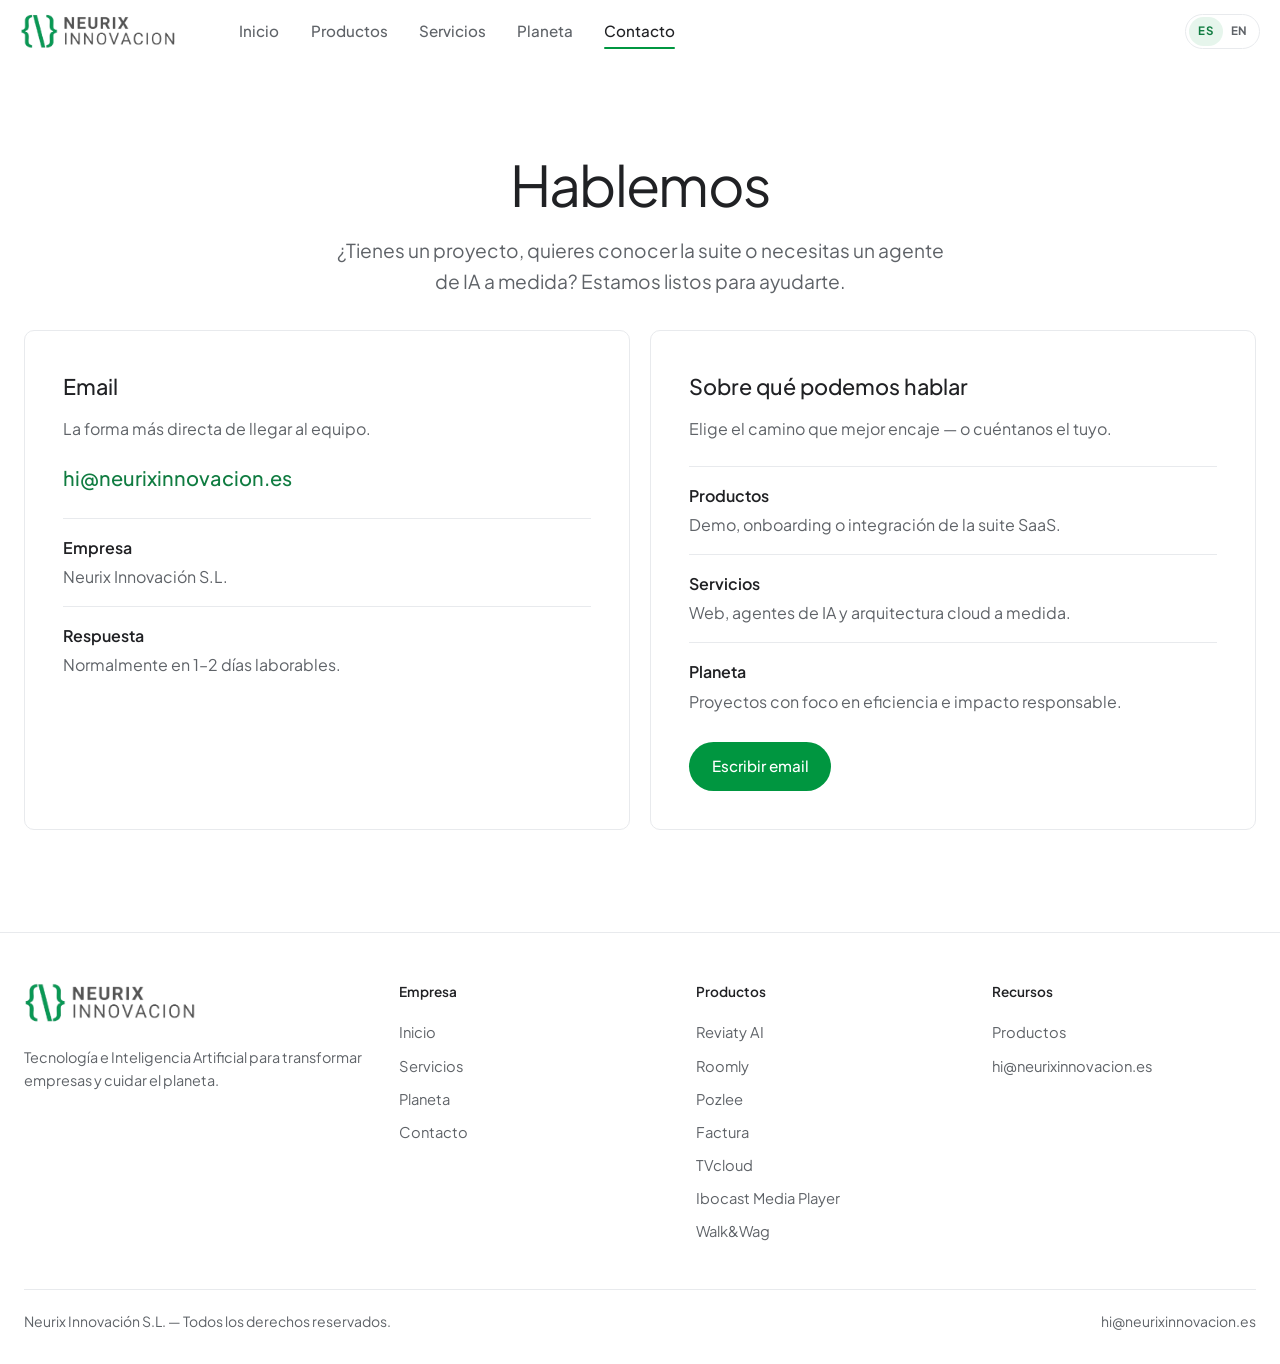
==== contacto/index.html @ 754eeaa5 "Initial commit: Neurix Innovación multi-page website. Co-authored-by: Cursor <cursoragent@cursor.com" ====
<!DOCTYPE html>
<html lang="es">
<head>
  <meta charset="UTF-8">
  <meta name="viewport" content="width=device-width, initial-scale=1.0">
  <meta name="description" content="Contacta con Neurix Innovación S.L.">
  <title>Contacto — Neurix Innovación</title>
  <link rel="preconnect" href="https://fonts.googleapis.com">
  <link rel="preconnect" href="https://fonts.gstatic.com" crossorigin>
  <link href="https://fonts.googleapis.com/css2?family=Plus+Jakarta+Sans:wght@400;500;600;700&display=swap" rel="stylesheet">
  <link rel="stylesheet" href="../css/styles.css">
  <link rel="icon" href="../images/logo.png" type="image/png">
</head>
<body data-page="contact" data-depth="1">
  <a class="skip-link" href="#contenido">Saltar al contenido</a>
  <div id="site-header"></div>

  <main id="contenido">
    <header class="page-hero">
      <div class="container">
        <h1 class="display" data-i18n="c.title">Hablemos</h1>
        <p class="lead" data-i18n="c.lead">¿Tienes un proyecto, quieres conocer la suite o necesitas un agente de IA a medida? Estamos listos para ayudarte.</p>
      </div>
    </header>

    <section class="section" style="padding-top: 0;">
      <div class="container contact-layout">
        <article class="contact-card">
          <h2 data-i18n="c.emailTitle">Email</h2>
          <p data-i18n="c.emailBody">La forma más directa de llegar al equipo.</p>
          <a class="contact-email" href="mailto:hi@neurixinnovacion.es">hi@neurixinnovacion.es</a>
          <div class="contact-meta">
            <div>
              <strong data-i18n="c.company">Empresa</strong>
              <span>Neurix Innovación S.L.</span>
            </div>
            <div>
              <strong data-i18n="c.response">Respuesta</strong>
              <span data-i18n="c.responseBody">Normalmente en 1–2 días laborables.</span>
            </div>
          </div>
        </article>

        <article class="contact-card">
          <h2 data-i18n="c.topicsTitle">Sobre qué podemos hablar</h2>
          <p data-i18n="c.topicsBody">Elige el camino que mejor encaje — o cuéntanos el tuyo.</p>
          <div class="contact-meta">
            <div>
              <strong data-i18n="nav.products">Productos</strong>
              <span data-i18n="c.t1">Demo, onboarding o integración de la suite SaaS.</span>
            </div>
            <div>
              <strong data-i18n="nav.services">Servicios</strong>
              <span data-i18n="c.t2">Web, agentes de IA y arquitectura cloud a medida.</span>
            </div>
            <div>
              <strong data-i18n="nav.planet">Planeta</strong>
              <span data-i18n="c.t3">Proyectos con foco en eficiencia e impacto responsable.</span>
            </div>
          </div>
          <div style="margin-top: 1.75rem;">
            <a class="btn btn-primary" href="mailto:hi@neurixinnovacion.es" data-i18n="c.write">Escribir email</a>
          </div>
        </article>
      </div>
    </section>
  </main>

  <div id="site-footer"></div>
  <script>
    window.NEURIX_I18N = {
      es: {
        "c.title": "Hablemos",
        "c.lead": "¿Tienes un proyecto, quieres conocer la suite o necesitas un agente de IA a medida? Estamos listos para ayudarte.",
        "c.emailTitle": "Email",
        "c.emailBody": "La forma más directa de llegar al equipo.",
        "c.company": "Empresa",
        "c.response": "Respuesta",
        "c.responseBody": "Normalmente en 1–2 días laborables.",
        "c.topicsTitle": "Sobre qué podemos hablar",
        "c.topicsBody": "Elige el camino que mejor encaje — o cuéntanos el tuyo.",
        "c.t1": "Demo, onboarding o integración de la suite SaaS.",
        "c.t2": "Web, agentes de IA y arquitectura cloud a medida.",
        "c.t3": "Proyectos con foco en eficiencia e impacto responsable.",
        "c.write": "Escribir email"
      },
      en: {
        "c.title": "Let’s talk",
        "c.lead": "Have a project, want to explore the suite, or need a custom AI agent? We’re ready to help.",
        "c.emailTitle": "Email",
        "c.emailBody": "The most direct way to reach the team.",
        "c.company": "Company",
        "c.response": "Response",
        "c.responseBody": "Usually within 1–2 business days.",
        "c.topicsTitle": "What we can talk about",
        "c.topicsBody": "Pick the path that fits — or tell us yours.",
        "c.t1": "Demo, onboarding or SaaS suite integration.",
        "c.t2": "Web, AI agents and tailored cloud architecture.",
        "c.t3": "Projects focused on efficiency and responsible impact.",
        "c.write": "Write an email"
      }
    };
  </script>
  <script src="../js/main.js"></script>
</body>
</html>
---- css/styles.css ----
/* Neurix Innovación — multi-page, About Google–inspired editorial UI */

:root {
  --bg: #fff;
  --bg-soft: #f8f9fa;
  --bg-tint: #f1f3f4;
  --ink: #202124;
  --ink-2: #3c4043;
  --muted: #5f6368;
  --line: #e8eaed;
  --line-strong: #dadce0;
  --green: #009640;
  --green-deep: #107c41;
  --green-soft: #e6f5ec;
  --blue: #1a73e8;
  --radius: 10px;
  --radius-md: 10px;
  --radius-sm: 10px;
  --header: 64px;
  --max: 1240px;
  --narrow: 720px;
  --font:
    "Google Sans", "Product Sans", "Plus Jakarta Sans", "Helvetica Neue", Arial,
    sans-serif;
  --ease: cubic-bezier(0.2, 0.8, 0.2, 1);
}

*,
*::before,
*::after {
  box-sizing: border-box;
}

html {
  scroll-behavior: smooth;
}

body {
  margin: 0;
  font-family: var(--font);
  color: var(--ink-2);
  background: var(--bg);
  line-height: 1.6;
  -webkit-font-smoothing: antialiased;
}

img {
  display: block;
  max-width: 100%;
}

a {
  color: inherit;
  text-decoration: none;
}

button {
  font: inherit;
  color: inherit;
  background: none;
  border: 0;
  cursor: pointer;
}

h1,
h2,
h3,
h4,
p {
  margin: 0;
}

ul {
  margin: 0;
  padding: 0;
  list-style: none;
}

.skip-link {
  position: absolute;
  left: -999px;
  top: 0;
  background: var(--ink);
  color: #fff;
  padding: 0.75rem 1rem;
  z-index: 1000;
}

.skip-link:focus {
  left: 1rem;
  top: 1rem;
}

.container {
  width: min(100% - 3rem, var(--max));
  margin-inline: auto;
}

.container--narrow {
  width: min(100% - 3rem, var(--narrow));
}

/* ——— Header ——— */

.site-header {
  position: sticky;
  top: 0;
  z-index: 50;
  height: var(--header);
  background: rgba(255, 255, 255, 0.96);
  border-bottom: 1px solid transparent;
}

.site-header.is-scrolled {
  border-bottom-color: var(--line);
}

.header-inner {
  height: 100%;
  width: min(100% - 2rem, var(--max));
  margin-inline: auto;
  display: flex;
  align-items: center;
  gap: 2rem;
}

.brand {
  display: inline-flex;
  align-items: center;
  flex-shrink: 0;
  line-height: 0;
}

.brand-logo {
  height: 40px;
  width: auto;
  max-width: min(220px, 48vw);
  object-fit: contain;
  object-position: left center;
  border-radius: 10px;
}

.brand-logo--footer {
  height: 44px;
  max-width: 240px;
}

.nav {
  display: flex;
  align-items: center;
  gap: 0.15rem;
  margin-left: 1rem;
}

.nav a {
  position: relative;
  padding: 0.55rem 0.9rem;
  font-size: 0.95rem;
  font-weight: 500;
  color: var(--muted);
  border-radius: 5px;
  transition:
    color 0.2s var(--ease),
    background 0.2s var(--ease);
}

.nav a:hover,
.nav a:focus-visible {
  color: var(--ink);
  background: var(--bg-tint);
  outline: none;
}

.nav a.is-active {
  color: var(--ink);
}

.nav a.is-active::after {
  content: "";
  position: absolute;
  left: 0.9rem;
  right: 0.9rem;
  bottom: 0.2rem;
  height: 2px;
  border-radius: 2px;
  background: var(--green);
}

.header-actions {
  margin-left: auto;
  display: flex;
  align-items: center;
  gap: 0.75rem;
}

.lang-toggle {
  display: inline-flex;
  padding: 0.18rem;
  border: 1px solid var(--line);
  border-radius: 999px;
}

.lang-btn {
  min-width: 2.1rem;
  padding: 0.3rem 0.5rem;
  border-radius: 999px;
  font-size: 0.72rem;
  font-weight: 700;
  letter-spacing: 0.04em;
  color: var(--muted);
}

.lang-btn.is-active {
  background: var(--green-soft);
  color: var(--green-deep);
}

.menu-toggle {
  display: none;
  width: 40px;
  height: 40px;
  place-items: center;
  gap: 5px;
  flex-direction: column;
  border-radius: 50%;
}

.menu-toggle:hover {
  background: var(--bg-tint);
}

.menu-toggle span {
  width: 16px;
  height: 2px;
  background: var(--ink);
  border-radius: 2px;
}

/* ——— Buttons ——— */

.btn {
  display: inline-flex;
  align-items: center;
  justify-content: center;
  gap: 0.4rem;
  min-height: 48px;
  padding: 0.75rem 1.4rem;
  border-radius: 999px;
  font-size: 0.95rem;
  font-weight: 500;
  transition:
    background 0.2s var(--ease),
    border-color 0.2s var(--ease),
    color 0.2s var(--ease),
    box-shadow 0.2s var(--ease);
}

.btn:focus-visible {
  outline: 2px solid var(--green);
  outline-offset: 3px;
}

.btn-primary {
  background: var(--green);
  color: #fff;
}

.btn-primary:hover {
  background: var(--green-deep);
  box-shadow: 0 1px 3px rgba(16, 124, 65, 0.3);
}

.btn-outline {
  border: 1px solid var(--line-strong);
  background: var(--bg);
  color: var(--ink);
}

.btn-outline:hover {
  background: var(--bg-soft);
  border-color: #c6c9ce;
}

.btn-text {
  color: var(--green-deep);
  font-weight: 500;
  min-height: auto;
  padding: 0.35rem 0;
}

.btn-text:hover {
  text-decoration: underline;
}

.btn-text .arrow {
  transition: transform 0.2s var(--ease);
}

.btn-text:hover .arrow {
  transform: translateX(3px);
}

/* ——— Typography blocks ——— */

.kicker {
  display: inline-block;
  margin-bottom: 1rem;
  font-size: 0.875rem;
  font-weight: 500;
  color: var(--green-deep);
}

.display {
  font-size: clamp(2.25rem, 4.8vw, 3.5rem);
  font-weight: 400;
  letter-spacing: -0.03em;
  line-height: 1.15;
  color: var(--ink);
}

.display-md {
  font-size: clamp(1.75rem, 3.2vw, 2.5rem);
  font-weight: 400;
  letter-spacing: -0.025em;
  line-height: 1.2;
  color: var(--ink);
}

.lead {
  font-size: clamp(1.05rem, 1.5vw, 1.2rem);
  color: var(--muted);
  line-height: 1.65;
}

.section {
  padding: clamp(4rem, 8vw, 6.5rem) 0;
}

.section--soft {
  background: var(--bg-soft);
}

.section-head {
  max-width: 640px;
  margin-bottom: clamp(2rem, 4vw, 3rem);
}

.section-head .lead {
  margin-top: 0.85rem;
}

/* ——— Home hero ——— */

.home-hero {
  padding: clamp(3.5rem, 8vw, 6rem) 0 clamp(2.5rem, 5vw, 4rem);
}

.home-hero-grid {
  display: grid;
  grid-template-columns: 1.05fr 0.95fr;
  gap: clamp(2rem, 5vw, 4rem);
  align-items: center;
}

.home-hero .lead {
  margin-top: 1.25rem;
  max-width: 34rem;
}

.home-hero-actions {
  display: flex;
  flex-wrap: wrap;
  gap: 0.85rem;
  margin-top: 2rem;
}

.hero-visual {
  position: relative;
  min-height: 360px;
  border-radius: var(--radius);
  overflow: hidden;
  background: var(--bg-tint);
}

.hero-visual--photo {
  min-height: 0;
}

.hero-visual--photo img {
  width: 100%;
  height: 100%;
  min-height: 360px;
  object-fit: cover;
  object-position: center;
  display: block;
}

/* ——— Destination / story cards (About Google style) ——— */

.story-grid {
  display: grid;
  grid-template-columns: repeat(3, 1fr);
  gap: 1.25rem;
}

.story-card {
  display: flex;
  flex-direction: column;
  border: 1px solid var(--line);
  border-radius: var(--radius-md);
  overflow: hidden;
  background: var(--bg);
  transition:
    box-shadow 0.25s var(--ease),
    transform 0.25s var(--ease);
}

.story-card:hover {
  transform: translateY(-2px);
  box-shadow: 0 8px 28px rgba(60, 64, 67, 0.12);
}

.story-media {
  aspect-ratio: 16 / 11;
  background: var(--bg-tint);
  overflow: hidden;
}

.story-media img {
  width: 100%;
  height: 100%;
  object-fit: cover;
  object-position: center;
  display: block;
}

.story-body {
  display: flex;
  flex-direction: column;
  gap: 0.75rem;
  padding: 1.5rem 1.4rem 1.35rem;
  flex: 1;
}

.story-body h3 {
  font-size: 1.2rem;
  font-weight: 500;
  color: var(--ink);
  letter-spacing: -0.01em;
  line-height: 1.35;
}

.story-body p {
  color: var(--muted);
  font-size: 0.98rem;
  flex: 1;
}

.story-body .btn-text {
  margin-top: 0.35rem;
  align-self: flex-start;
}

/* ——— Featured strip ——— */

.feature-band {
  border: 1px solid var(--line);
  border-radius: var(--radius);
  overflow: hidden;
  display: grid;
  grid-template-columns: 1.1fr 0.9fr;
  background: var(--bg);
}

.feature-band-copy {
  padding: clamp(2rem, 4vw, 3.25rem);
  display: flex;
  flex-direction: column;
  justify-content: center;
  gap: 1rem;
}

.feature-band-copy .lead {
  max-width: 32rem;
}

.feature-band-visual {
  min-height: 280px;
  background:
    radial-gradient(
      circle at 40% 30%,
      rgba(255, 255, 255, 0.35),
      transparent 40%
    ),
    linear-gradient(160deg, #107c41, #009640 55%, #075a2c);
  position: relative;
}

.feature-band-visual.visual-logo {
  background: #fff;
}

.feature-band-visual.visual-photo {
  background: var(--bg-tint);
  padding: 0;
  border-left: 0;
  overflow: hidden;
}

.feature-band-visual.visual-photo img {
  width: 100%;
  height: 100%;
  min-height: 280px;
  object-fit: cover;
  object-position: center;
  display: block;
}

.feature-band-visual .chip {
  position: absolute;
  left: 1.5rem;
  bottom: 1.5rem;
  padding: 0.55rem 0.9rem;
  border-radius: 999px;
  background: rgba(255, 255, 255, 0.92);
  color: var(--green-deep);
  font-size: 0.85rem;
  font-weight: 600;
}

/* ——— Products index (About Google products–inspired) ——— */

.page-hero {
  padding: clamp(3.5rem, 7vw, 5.5rem) 0 2rem;
  text-align: center;
}

.page-hero .display {
  max-width: 18ch;
  margin-inline: auto;
}

.page-hero .lead {
  max-width: 38rem;
  margin: 1.15rem auto 0;
}

.page-hero-actions {
  display: flex;
  flex-wrap: wrap;
  justify-content: center;
  gap: 0.75rem;
  margin-top: 1.75rem;
}

.products-hero {
  padding: clamp(2.5rem, 6vw, 4.5rem) 0 0;
  text-align: center;
  background: linear-gradient(180deg, #ffffff 0%, #ffffff 55%, #e8f5ee 100%);
  overflow: hidden;
}

.products-hero-inner {
  display: flex;
  flex-direction: column;
  align-items: center;
}

.picon {
  width: 48px;
  height: 48px;
  border-radius: 50%;
  display: grid;
  place-items: center;
  font-size: 0.72rem;
  font-weight: 700;
  color: var(--green-deep);
  letter-spacing: -0.02em;
  overflow: hidden;
  background: #fff;
  border: 1px solid var(--line);
}

.picon--logo {
  padding: 0;
  background: #fff;
}

.picon--logo img {
  width: 78%;
  height: 78%;
  object-fit: contain;
  display: block;
}

.picon--factura,
.picon--tvcloud,
.picon--walkwag {
  background: #fff;
  color: var(--green-deep);
}

.picon--tvcloud {
  font-size: 0.65rem;
}

.products-hero .display {
  max-width: 16ch;
  margin-inline: auto;
}

.jump-pills {
  display: flex;
  flex-wrap: wrap;
  justify-content: center;
  gap: 0.65rem;
  margin-top: 1.75rem;
}

.jump-pills a {
  display: inline-flex;
  align-items: center;
  min-height: 44px;
  padding: 0.55rem 1.15rem;
  border: 1px solid var(--line-strong);
  border-radius: 999px;
  background: var(--bg);
  font-size: 0.925rem;
  font-weight: 500;
  color: var(--ink-2);
  transition:
    background 0.2s var(--ease),
    border-color 0.2s var(--ease);
}

.jump-pills a:hover,
.jump-pills a:focus-visible {
  background: var(--bg-soft);
  border-color: #c6c9ce;
  outline: none;
}

.products-hero-art {
  width: min(100%, 960px);
  margin-top: clamp(2.5rem, 5vw, 3.5rem);
  border-radius: var(--radius) var(--radius) 0 0;
  overflow: hidden;
  line-height: 0;
  box-shadow: 0 12px 40px rgba(60, 64, 67, 0.12);
}

.products-hero-art img {
  width: 100%;
  height: auto;
  aspect-ratio: 16 / 9;
  object-fit: cover;
  object-position: center;
  display: block;
}

.products-quick {
  padding-top: clamp(2rem, 4vw, 3rem);
}

.quick-grid {
  display: grid;
  grid-template-columns: repeat(2, 1fr);
  gap: 1rem;
}

.quick-tile {
  display: grid;
  grid-template-columns: 1fr 1fr;
  min-height: 160px;
  border: 1px solid var(--line);
  border-radius: var(--radius);
  overflow: hidden;
  background: var(--bg);
  transition:
    box-shadow 0.25s var(--ease),
    transform 0.25s var(--ease);
}

.quick-tile:hover {
  box-shadow: 0 8px 28px rgba(60, 64, 67, 0.1);
  transform: translateY(-2px);
}

.quick-tile-copy {
  display: flex;
  flex-direction: column;
  justify-content: space-between;
  padding: 1.35rem 1.25rem;
}

.quick-tile-copy h2 {
  font-size: clamp(1.15rem, 2vw, 1.45rem);
  font-weight: 500;
  letter-spacing: -0.02em;
  line-height: 1.25;
  color: var(--ink);
}

.quick-tile-icon {
  color: var(--green-deep);
  font-size: 1.15rem;
  font-weight: 600;
}

.quick-tile-media {
  min-height: 100%;
}

.products-section-head {
  text-align: center;
  max-width: 640px;
  margin: 0 auto clamp(2rem, 4vw, 3rem);
}

.products-section-head .lead {
  margin-top: 0.85rem;
}

.products-section-head--left {
  text-align: left;
  margin-inline: 0;
}

.gp-feature {
  display: grid;
  grid-template-columns: 1fr 1.05fr;
  border: 1px solid var(--line);
  border-radius: var(--radius);
  overflow: hidden;
  background: var(--bg);
  min-height: 360px;
}

.gp-feature--compact {
  min-height: 280px;
}

.gp-feature-copy {
  padding: clamp(1.75rem, 4vw, 3rem);
  display: flex;
  flex-direction: column;
  justify-content: center;
  gap: 0.85rem;
}

.gp-feature-copy .lead {
  max-width: 34rem;
}

.gp-feature-actions {
  display: flex;
  flex-wrap: wrap;
  gap: 0.75rem;
  margin-top: 0.5rem;
}

.gp-feature-visual {
  position: relative;
  min-height: 240px;
}

.gp-card-grid {
  display: grid;
  grid-template-columns: repeat(2, 1fr);
  gap: 1.25rem;
}

.gp-card-grid--3 {
  grid-template-columns: repeat(3, 1fr);
}

.gp-card {
  display: flex;
  flex-direction: column;
  border: 1px solid var(--line);
  border-radius: var(--radius);
  overflow: hidden;
  background: var(--bg);
  transition:
    box-shadow 0.25s var(--ease),
    transform 0.25s var(--ease);
}

.gp-card:hover {
  box-shadow: 0 8px 28px rgba(60, 64, 67, 0.1);
  transform: translateY(-2px);
}

.gp-card-media {
  position: relative;
  aspect-ratio: 16 / 10;
}

.gp-card-media.visual-photo {
  border-bottom: 0;
}

.gp-card-media.visual-photo img {
  min-height: 0;
  aspect-ratio: 16 / 10;
}

.gp-card-body {
  display: flex;
  flex-direction: column;
  gap: 0.65rem;
  padding: 1.4rem 1.35rem 1.35rem;
  flex: 1;
}

.gp-card-body h3 {
  font-size: 1.25rem;
  font-weight: 500;
  color: var(--ink);
  letter-spacing: -0.01em;
}

.gp-card-body p {
  color: var(--muted);
  font-size: 0.98rem;
  flex: 1;
}

.gp-card-body .btn-text {
  align-self: flex-start;
}

.products-directory {
  background: var(--bg);
  border-top: 1px solid var(--line);
}

.dir-header {
  text-align: center;
  margin-bottom: clamp(1.75rem, 3vw, 2.5rem);
}

.dir-header .display-md {
  margin-bottom: 1.25rem;
}

.dir-filter-bar {
  display: inline-flex;
  flex-direction: column;
  align-items: stretch;
  gap: 0.45rem;
  width: min(100%, 320px);
  text-align: left;
}

.dir-filter-bar label {
  font-size: 0.9rem;
  font-weight: 500;
  color: var(--muted);
}

.dir-select-wrap {
  position: relative;
}

.dir-select-wrap::after {
  content: "";
  position: absolute;
  right: 1rem;
  top: 50%;
  width: 0.45rem;
  height: 0.45rem;
  border-right: 2px solid var(--muted);
  border-bottom: 2px solid var(--muted);
  transform: translateY(-70%) rotate(45deg);
  pointer-events: none;
}

.dir-select {
  width: 100%;
  appearance: none;
  -webkit-appearance: none;
  min-height: 48px;
  padding: 0.7rem 2.5rem 0.7rem 1rem;
  border: 1px solid var(--line-strong);
  border-radius: 10px;
  background: var(--bg);
  font: inherit;
  font-size: 1rem;
  font-weight: 500;
  color: var(--ink);
  cursor: pointer;
}

.dir-select:focus-visible {
  outline: 2px solid var(--green);
  outline-offset: 2px;
}

.dir-grid {
  display: grid;
  grid-template-columns: repeat(4, 1fr);
  gap: 0.85rem;
}

.dir-tile {
  display: grid;
  grid-template-columns: 40px minmax(0, 1fr) 20px;
  align-items: center;
  gap: 0.7rem;
  min-height: 64px;
  padding: 0.65rem 0.85rem;
  border: 1px solid var(--line);
  border-radius: 10px;
  background: var(--bg);
  color: var(--ink);
  transition:
    border-color 0.2s var(--ease),
    box-shadow 0.2s var(--ease),
    background 0.2s var(--ease);
}

.dir-tile:hover,
.dir-tile:focus-visible {
  border-color: var(--line-strong);
  box-shadow: 0 2px 10px rgba(60, 64, 67, 0.08);
  background: #fafafa;
  outline: none;
}

.dir-tile-icon {
  width: 40px;
  height: 40px;
  border: 0;
  box-shadow: none;
  background: transparent;
}

.dir-tile-icon.picon--factura,
.dir-tile-icon.picon--tvcloud,
.dir-tile-icon.picon--walkwag {
  background: var(--bg-soft);
  border: 1px solid var(--line);
}

.dir-tile-name {
  font-size: 0.95rem;
  font-weight: 500;
  line-height: 1.25;
  white-space: nowrap;
  overflow: hidden;
  text-overflow: ellipsis;
}

.dir-tile-ext {
  color: var(--green-deep);
  font-size: 1rem;
  font-weight: 600;
  line-height: 1;
  text-align: right;
}

.spotlight-visual {
  position: relative;
  min-height: 240px;
}

.visual-logo {
  background: #fff;
  display: grid;
  place-items: center;
  padding: clamp(1.5rem, 4vw, 2.75rem);
  border-left: 1px solid var(--line);
}

.visual-logo img {
  width: min(100%, 320px);
  height: auto;
  max-height: 160px;
  object-fit: contain;
  display: block;
}

.gp-card-media.visual-logo {
  border-left: 0;
  border-bottom: 1px solid var(--line);
}

.gp-card-media.visual-logo img {
  max-height: 120px;
}

.quick-tile-media.visual-logo {
  padding: 1rem;
  border-left: 1px solid var(--line);
}

.quick-tile-media.visual-logo img {
  width: 100%;
  height: 100%;
  max-height: none;
  object-fit: contain;
}

.feature-band-visual.visual-logo {
  background: #fff;
  border-left: 1px solid var(--line);
}

.product-panel.visual-logo {
  border: 1px solid var(--line);
  border-radius: var(--radius);
}

.visual-reviaty {
  background:
    radial-gradient(
      circle at 70% 30%,
      rgba(255, 255, 255, 0.35),
      transparent 35%
    ),
    linear-gradient(145deg, #0f6b38, #14a34a 50%, #086435);
}

.visual-roomly {
  background: linear-gradient(160deg, #1b4332 0%, #2d6a4f 45%, #95d5b2 100%);
}

.visual-pozlee {
  background: linear-gradient(135deg, #143d2a, #1b7a46 40%, #d8f3dc);
}

.visual-factura {
  background: linear-gradient(180deg, #0b3d26, #1a8f4d 60%, #e9f7ef);
}

.visual-tvcloud {
  background:
    radial-gradient(
      circle at 30% 70%,
      rgba(255, 255, 255, 0.2),
      transparent 40%
    ),
    linear-gradient(210deg, #052e1c, #0d7a3c 55%, #49b978);
}

.visual-walkwag {
  background:
    radial-gradient(circle at 60% 40%, #b7f0c8, transparent 45%),
    linear-gradient(160deg, #245c3b, #57a773);
}

.visual-photo {
  position: relative;
  padding: 0 !important;
  background: var(--bg-tint);
  overflow: hidden;
  border-left: 0;
}

.gp-feature-visual.visual-photo {
  align-self: stretch;
}

.visual-photo img {
  width: 100%;
  height: 100%;
  min-height: 280px;
  object-fit: cover;
  object-position: center;
  display: block;
}

.product-panel.visual-photo {
  border: 0;
  border-radius: var(--radius);
  min-height: 340px;
}

.product-panel.visual-photo img {
  min-height: 340px;
  border-radius: var(--radius);
}

.spotlight-visual .mark,
.product-panel .mark,
.gp-feature-visual .mark,
.gp-card-media .mark {
  position: absolute;
  inset: 0;
  display: grid;
  place-items: center;
  color: rgba(255, 255, 255, 0.95);
  font-size: clamp(1.6rem, 3vw, 2.2rem);
  font-weight: 600;
  letter-spacing: -0.02em;
  text-align: center;
  padding: 1.5rem;
}

/* ——— Product detail ——— */

.product-hero {
  padding: clamp(3rem, 7vw, 5rem) 0 clamp(2rem, 4vw, 3rem);
}

.product-hero-grid {
  display: grid;
  grid-template-columns: 1.1fr 0.9fr;
  gap: clamp(2rem, 5vw, 3.5rem);
  align-items: center;
}

.product-hero .display {
  margin-top: 0.35rem;
}

.product-hero .lead {
  margin-top: 1.1rem;
  max-width: 34rem;
}

.product-hero-actions {
  display: flex;
  flex-wrap: wrap;
  gap: 0.85rem;
  margin-top: 1.85rem;
}

.product-panel {
  min-height: 340px;
  border-radius: var(--radius);
  position: relative;
  overflow: hidden;
}

.benefit-grid {
  display: grid;
  grid-template-columns: repeat(3, 1fr);
  gap: 1.1rem;
}

.benefit-card {
  padding: 1.6rem 1.4rem;
  border-radius: var(--radius-md);
  border: 1px solid var(--line);
  background: var(--bg);
}

.benefit-card h3 {
  font-size: 1.05rem;
  font-weight: 600;
  color: var(--ink);
  margin-bottom: 0.55rem;
}

.benefit-card p {
  color: var(--muted);
  font-size: 0.96rem;
}

.feature-list {
  display: grid;
  gap: 0;
  border: 1px solid var(--line);
  border-radius: var(--radius-md);
  overflow: hidden;
  background: var(--bg);
}

.feature-row {
  display: grid;
  grid-template-columns: 220px 1fr;
  gap: 1.5rem;
  padding: 1.4rem 1.5rem;
  border-bottom: 1px solid var(--line);
}

.feature-row:last-child {
  border-bottom: 0;
}

.feature-row h3 {
  font-size: 1rem;
  font-weight: 600;
  color: var(--ink);
}

.feature-row p {
  color: var(--muted);
}

.cta-band {
  display: flex;
  flex-wrap: wrap;
  align-items: center;
  justify-content: space-between;
  gap: 1.25rem;
  padding: clamp(1.75rem, 3vw, 2.5rem);
  border-radius: var(--radius);
  background: var(--green-soft);
  border: 1px solid #cdead7;
}

.cta-band h2 {
  font-size: clamp(1.35rem, 2.2vw, 1.75rem);
  font-weight: 500;
  color: var(--ink);
  letter-spacing: -0.02em;
}

.cta-band p {
  margin-top: 0.35rem;
  color: var(--muted);
}

.related-grid {
  display: grid;
  grid-template-columns: repeat(3, 1fr);
  gap: 1rem;
}

.related-card {
  padding: 1.35rem 1.25rem;
  border: 1px solid var(--line);
  border-radius: var(--radius-md);
  transition:
    border-color 0.2s var(--ease),
    box-shadow 0.2s var(--ease);
}

.related-card:hover {
  border-color: var(--line-strong);
  box-shadow: 0 4px 16px rgba(60, 64, 67, 0.08);
}

.related-card h3 {
  font-size: 1.05rem;
  font-weight: 600;
  color: var(--ink);
  margin-bottom: 0.4rem;
}

.related-card p {
  color: var(--muted);
  font-size: 0.92rem;
  margin-bottom: 0.85rem;
}

/* ——— Services (GMP small-business–inspired) ——— */

.svc-hero {
  position: relative;
  margin-bottom: clamp(2rem, 5vw, 3.5rem);
}

.svc-hero-media {
  overflow: hidden;
  background: var(--bg-tint);
  min-height: clamp(240px, 58vw, 390px);
}

.svc-hero-media img {
  width: 100%;
  height: 100%;
  min-height: inherit;
  object-fit: cover;
  object-position: center;
  display: block;
  filter: blur(4px);
  transform: scale(1.05);
}

.svc-hero-copy {
  position: relative;
  padding: clamp(1.75rem, 4vw, 2.5rem) 0 0;
}

.svc-hero-copy .display {
  max-width: 14ch;
  color: #5f6368;
  font-weight: 500;
  letter-spacing: -0.03em;
  line-height: 1.15;
}

.svc-hero-copy .lead {
  max-width: 36rem;
  margin-top: 1rem;
  color: #80868b;
  font-size: 1rem;
  line-height: 1.55;
}

@media (min-width: 641px) {
  .svc-hero {
    min-height: clamp(520px, 58vw, 760px);
    display: grid;
    align-items: center;
    margin-bottom: clamp(3rem, 6vw, 5rem);
  }

  .svc-hero-media {
    position: absolute;
    inset: 0;
    min-height: 100%;
    z-index: 0;
  }

  .svc-hero-media img {
    min-height: 100%;
    filter: blur(6px);
    transform: scale(1.06);
  }

  .svc-hero-copy {
    position: relative;
    z-index: 1;
    padding: clamp(3rem, 6vw, 5rem) 0;
    text-align: center;
  }

  .svc-hero-copy .display {
    max-width: 16ch;
    margin-inline: auto;
    color: #5f6368;
    font-size: clamp(3rem, 6.5vw, 5.5rem);
    line-height: 1.12;
  }

  .svc-hero-copy .lead {
    max-width: 42rem;
    margin: 1.5rem auto 0;
    color: #80868b;
    font-size: clamp(1.1rem, 1.5vw, 1.375rem);
  }
}

.svc-section-head {
  margin-bottom: clamp(1.75rem, 3vw, 2.5rem);
}

.svc-section-head .display-md {
  max-width: 18ch;
}

.svc-section-head--center {
  text-align: center;
  margin-inline: auto;
}

.svc-section-head--center .display-md {
  max-width: 20ch;
  margin-inline: auto;
}

.svc-section-head--center .lead {
  max-width: 40rem;
  margin: 1rem auto 0;
}

.svc-insights {
  display: grid;
  grid-template-columns: repeat(3, 1fr);
  gap: 1.5rem;
}

.svc-insight {
  padding: 0.25rem 0.5rem 0.5rem 0;
}

.svc-insight h3 {
  font-size: 1.15rem;
  font-weight: 500;
  color: var(--ink);
  letter-spacing: -0.01em;
  margin: 1rem 0 0.55rem;
}

.svc-insight p {
  color: var(--muted);
  font-size: 0.98rem;
}

.svc-icon {
  width: 56px;
  height: 56px;
  border-radius: 50%;
  display: grid;
  place-items: center;
  color: #fff;
}

.svc-icon--grow {
  background: var(--blue);
}

.svc-icon--tools {
  background: #f9ab00;
  color: var(--ink);
}

.svc-icon--results {
  background: var(--green);
}

.svc-icon--quote {
  background: var(--green);
  margin-inline: auto;
}

.svc-icon--target {
  background: #ea4335;
}

.svc-icon--bulb {
  background: #f9ab00;
  color: var(--ink);
}

.svc-dots {
  display: none;
  justify-content: center;
  gap: 0.55rem;
  margin-top: 1.5rem;
}

.svc-dots button {
  width: 10px;
  height: 10px;
  border-radius: 50%;
  background: var(--line-strong);
  padding: 0;
}

.svc-dots button.is-active {
  background: var(--ink);
}

.svc-quote-section {
  padding-block: clamp(3rem, 7vw, 5rem);
}

.svc-quote {
  max-width: 46rem;
  margin-inline: auto;
  text-align: center;
}

.svc-quote blockquote {
  margin: 1.5rem 0 1rem;
}

.svc-quote blockquote p {
  font-size: clamp(1.35rem, 2.6vw, 1.85rem);
  font-weight: 500;
  line-height: 1.35;
  color: var(--ink);
  letter-spacing: -0.02em;
}

.svc-quote mark {
  background: var(--green);
  color: #fff;
  padding: 0.1em 0.28em;
  border-radius: 6px;
  box-decoration-break: clone;
  -webkit-box-decoration-break: clone;
}

.svc-quote-attr {
  color: var(--muted);
  font-size: 0.95rem;
}

.svc-solutions {
  display: grid;
  grid-template-columns: repeat(3, 1fr);
  gap: 1.25rem;
}

.svc-solution {
  display: flex;
  flex-direction: column;
  border: 1px solid var(--line);
  border-radius: var(--radius);
  overflow: hidden;
  background: var(--bg);
  transition:
    border-color 0.2s var(--ease),
    box-shadow 0.2s var(--ease);
}

.svc-solution:hover {
  border-color: var(--line-strong);
  box-shadow: 0 8px 24px rgba(60, 64, 67, 0.08);
}

.svc-solution-media {
  aspect-ratio: 16 / 10;
  background: var(--bg-tint);
  overflow: hidden;
}

.svc-solution-media img {
  width: 100%;
  height: 100%;
  object-fit: cover;
}

.svc-solution-body {
  display: flex;
  flex-direction: column;
  gap: 0.75rem;
  padding: 1.35rem 1.35rem 1.5rem;
  flex: 1;
}

.svc-solution-body h3 {
  font-size: 1.2rem;
  font-weight: 500;
  color: var(--ink);
  letter-spacing: -0.02em;
}

.svc-solution-body > p {
  color: var(--muted);
  font-size: 0.95rem;
}

.svc-solution-body ul {
  display: grid;
  gap: 0.4rem;
  margin: 0.15rem 0 0.35rem;
}

.svc-solution-body li {
  position: relative;
  padding-left: 1rem;
  color: var(--ink-2);
  font-size: 0.92rem;
}

.svc-solution-body li::before {
  content: "";
  position: absolute;
  left: 0;
  top: 0.55rem;
  width: 5px;
  height: 5px;
  border-radius: 50%;
  background: var(--green);
}

.svc-solution-body .btn-text {
  margin-top: auto;
}

.svc-together {
  display: grid;
  grid-template-columns: 1fr 1fr;
  gap: 1.75rem;
  max-width: 920px;
  margin: 0 auto;
}

.svc-together-item h3 {
  font-size: 1.15rem;
  font-weight: 500;
  color: var(--ink);
  margin: 1rem 0 0.55rem;
  letter-spacing: -0.01em;
}

.svc-together-item p {
  color: var(--muted);
}

.svc-together-actions {
  display: flex;
  justify-content: center;
  margin-top: 2.25rem;
}

.svc-guide {
  display: grid;
  grid-template-columns: 1.05fr 0.95fr;
  gap: 0;
  border: 1px solid var(--line);
  border-radius: var(--radius);
  overflow: hidden;
  background: var(--bg);
  align-items: stretch;
}

.svc-guide-copy {
  padding: clamp(1.75rem, 4vw, 3rem);
  display: flex;
  flex-direction: column;
  justify-content: center;
  gap: 1rem;
}

.svc-guide-copy .display-md {
  max-width: 14ch;
}

.svc-guide-copy .lead {
  max-width: 34rem;
}

.svc-guide-copy .btn {
  align-self: flex-start;
  margin-top: 0.35rem;
}

.svc-guide-media {
  min-height: 260px;
  background: var(--bg-tint);
}

.svc-guide-media img {
  width: 100%;
  height: 100%;
  object-fit: cover;
}

.svc-bottom-grid {
  display: grid;
  grid-template-columns: 1fr 1fr;
  gap: 1.25rem;
}

.svc-bottom-card {
  border: 1px solid var(--line);
  border-radius: var(--radius);
  padding: clamp(1.75rem, 3vw, 2.5rem);
  display: flex;
  flex-direction: column;
  gap: 0.85rem;
  background: var(--bg);
}

.svc-bottom-card--soft {
  background: var(--bg-soft);
}

.svc-bottom-card h2 {
  font-size: clamp(1.4rem, 2.2vw, 1.75rem);
  font-weight: 500;
  color: var(--ink);
  letter-spacing: -0.02em;
}

.svc-bottom-card p {
  color: var(--muted);
  flex: 1;
}

.svc-bottom-card .btn {
  align-self: flex-start;
  margin-top: 0.5rem;
}

/* ——— Product page (Campaign Manager 360–inspired) ——— */

.page-gprod .site-header {
  border-bottom: 0;
}

.gprod-subnav {
  position: sticky;
  top: var(--header);
  z-index: 40;
  background: #fff;
  border-bottom: 1px solid var(--line);
}

.gprod-subnav-inner {
  display: flex;
  align-items: center;
  justify-content: space-between;
  gap: 1rem;
  min-height: 52px;
}

.gprod-subnav-brand {
  font-weight: 500;
  color: var(--ink);
  font-size: 0.95rem;
  white-space: nowrap;
}

.gprod-subnav-links {
  display: flex;
  align-items: center;
  gap: 0.15rem;
  overflow-x: auto;
}

.gprod-subnav-links a {
  padding: 0.85rem 0.9rem;
  font-size: 0.9rem;
  color: var(--muted);
  white-space: nowrap;
  border-bottom: 2px solid transparent;
}

.gprod-subnav-links a:hover,
.gprod-subnav-links a.is-active {
  color: var(--ink);
  border-bottom-color: var(--blue);
}

.btn-gprod {
  display: inline-flex;
  align-items: center;
  justify-content: center;
  min-height: 46px;
  padding: 0.85rem 1.5rem;
  border-radius: 2px;
  background: var(--blue);
  color: #fff;
  font-size: 0.95rem;
  font-weight: 500;
  transition:
    background 0.2s var(--ease),
    box-shadow 0.2s var(--ease);
}

.btn-gprod:hover {
  background: #1765cc;
  box-shadow: 0 1px 2px rgba(26, 115, 232, 0.3);
}

.gprod-hero {
  margin-bottom: clamp(2.5rem, 5vw, 4rem);
}

.gprod-hero-frame {
  position: relative;
  min-height: clamp(420px, 52vw, 600px);
  display: grid;
  align-items: center;
  overflow: hidden;
  background: #fff;
}

.gprod-hero-media {
  position: absolute;
  top: 0;
  right: 0;
  bottom: 0;
  width: min(70%, 900px);
  z-index: 0;
}

.gprod-hero-media img {
  width: 100%;
  height: 100%;
  object-fit: cover;
  object-position: center;
}

.gprod-hero-content {
  position: relative;
  z-index: 1;
  padding: clamp(2rem, 4vw, 3rem) 0;
}

.gprod-hero-textbox {
  max-width: 34rem;
  background: #fff;
  padding: clamp(1.75rem, 3vw, 2.75rem) clamp(1.25rem, 3vw, 2.25rem)
    clamp(1.75rem, 3vw, 2.25rem) 0;
}

.gprod-hero-textbox .display {
  max-width: 12ch;
  color: #414141;
  font-weight: 400;
  font-size: clamp(2.4rem, 5vw, 4.4rem);
  line-height: 1.1;
  letter-spacing: -0.03em;
}

.gprod-hero-textbox .lead {
  margin: 1.1rem 0 1.5rem;
  color: #414141;
  font-size: 1.05rem;
  max-width: 34rem;
}

.gprod-highlights {
  display: grid;
  grid-template-columns: 1.05fr 0.95fr;
  gap: clamp(1.5rem, 4vw, 3rem);
  align-items: start;
}

.gprod-highlights--reverse {
  grid-template-columns: 0.95fr 1.05fr;
}

.gprod-highlights--reverse .gprod-highlights-media {
  order: 2;
}

.gprod-highlights-media {
  position: sticky;
  top: calc(var(--header) + 72px);
  border-radius: var(--radius);
  overflow: hidden;
  background: var(--bg-tint);
  aspect-ratio: 4 / 3;
}

.gprod-highlights-media img {
  width: 100%;
  height: 100%;
  object-fit: cover;
}

.gprod-highlights-copy .display-md {
  max-width: 16ch;
  margin-bottom: 1.5rem;
  font-weight: 400;
  color: #414141;
}

.gprod-highlights-copy > .lead {
  margin: -0.5rem 0 1.5rem;
  max-width: 36rem;
}

.gprod-benefit-list {
  display: grid;
  gap: 1.5rem;
  margin-bottom: 1.5rem;
}

.gprod-benefit-list li {
  display: grid;
  grid-template-columns: auto 1fr;
  gap: 1rem;
  align-items: start;
}

.gprod-benefit-list h3 {
  font-size: 1.1rem;
  font-weight: 500;
  color: var(--ink);
  margin-bottom: 0.35rem;
  letter-spacing: -0.01em;
}

.gprod-benefit-list p {
  color: var(--muted);
  font-size: 0.98rem;
}

.gprod-benefit-list a {
  color: var(--blue);
  font-weight: 500;
}

.gprod-benefit-list a:hover {
  text-decoration: underline;
}

.gprod-icon {
  width: 45px;
  height: 45px;
  border-radius: 50%;
  display: grid;
  place-items: center;
  flex-shrink: 0;
  font-size: 0.72rem;
  font-weight: 700;
  color: #fff;
}

.gprod-icon--yellow {
  background: #f9ab00;
}

.gprod-icon--blue {
  background: var(--blue);
}

.gprod-icon--green {
  background: var(--green);
}

.gprod-icon--red {
  background: #ea4335;
  font-size: 0.65rem;
}

.gprod-quote-section {
  padding-block: clamp(3rem, 7vw, 5rem);
}

.gprod-quote {
  max-width: 46rem;
  margin-inline: auto;
  text-align: center;
}

.gprod-quote-mark {
  display: block;
  width: 48px;
  height: 48px;
  margin: 0 auto 1.5rem;
  border-radius: 50%;
  background: var(--green);
  position: relative;
}

.gprod-quote-mark::before {
  content: "“";
  position: absolute;
  inset: 0;
  display: grid;
  place-items: center;
  color: #fff;
  font-size: 2rem;
  font-family: Georgia, serif;
  line-height: 1;
  padding-top: 0.15rem;
}

.gprod-quote blockquote {
  margin: 0 0 1.25rem;
  font-size: clamp(1.35rem, 2.4vw, 1.85rem);
  font-weight: 400;
  line-height: 1.4;
  color: #414141;
  letter-spacing: -0.02em;
}

.gprod-quote mark {
  background: var(--green);
  color: #fff;
  padding: 0.08em 0.25em;
  border-radius: 4px;
  box-decoration-break: clone;
  -webkit-box-decoration-break: clone;
}

.gprod-quote-attr {
  color: var(--muted);
  font-size: 0.95rem;
}

.gprod-newsletter {
  display: grid;
  grid-template-columns: 1.1fr 0.9fr;
  gap: 0;
  border: 1px solid var(--line);
  border-radius: var(--radius);
  overflow: hidden;
  background: var(--bg);
  align-items: stretch;
}

.gprod-newsletter-copy {
  padding: clamp(1.75rem, 4vw, 3rem);
  display: flex;
  flex-direction: column;
  justify-content: center;
  gap: 1rem;
}

.gprod-newsletter-copy .display-md {
  max-width: 14ch;
  font-weight: 400;
}

.gprod-newsletter-actions {
  display: flex;
  flex-wrap: wrap;
  gap: 0.75rem;
  margin-top: 0.5rem;
}

.gprod-newsletter-media {
  min-height: 240px;
  background: var(--bg-tint);
}

.gprod-newsletter-media img {
  width: 100%;
  height: 100%;
  object-fit: cover;
}

@media (max-width: 980px) {
  .gprod-highlights,
  .gprod-highlights--reverse {
    grid-template-columns: 1fr;
  }

  .gprod-highlights--reverse .gprod-highlights-media {
    order: 0;
  }

  .gprod-highlights-media {
    position: static;
    max-width: 520px;
  }

  .gprod-newsletter {
    grid-template-columns: 1fr;
  }

  .gprod-newsletter-media {
    order: -1;
    min-height: 200px;
  }
}

@media (max-width: 640px) {
  .gprod-hero-frame {
    display: flex;
    flex-direction: column;
    min-height: 0;
  }

  .gprod-hero-media {
    position: relative;
    width: 100%;
    min-height: 220px;
    aspect-ratio: 3 / 2;
  }

  .gprod-hero-content {
    padding: 0;
  }

  .gprod-hero-textbox {
    max-width: none;
    padding: 1.5rem 0 0;
  }

  .gprod-hero-textbox .display {
    max-width: none;
    font-size: clamp(2rem, 9vw, 2.5rem);
  }

  .gprod-subnav-inner {
    flex-direction: column;
    align-items: flex-start;
    padding-block: 0.35rem;
  }

  .gprod-subnav-links {
    width: 100%;
  }
}

/* ——— Planet ——— */

.planet-hero {
  position: relative;
  isolation: isolate;
  min-height: clamp(240px, 58vw, 390px);
  margin: 0;
  overflow: hidden;
  display: grid;
  align-items: center;
}

.planet-hero-bg {
  position: absolute;
  inset: 0;
  z-index: 0;
  width: 100%;
  height: 100%;
  background:
    linear-gradient(
      180deg,
      rgba(10, 18, 14, 0.28) 0%,
      rgba(8, 16, 12, 0.55) 55%,
      rgba(6, 12, 10, 0.72) 100%
    ),
    url("../images/earth.jpeg") center / cover no-repeat;
}

.planet-hero-copy {
  position: relative;
  z-index: 1;
  padding: clamp(1.75rem, 4vw, 2.5rem) 0;
  align-self: end;
}

.planet-hero-copy .display {
  max-width: 14ch;
  color: #fff;
  font-weight: 500;
  letter-spacing: -0.03em;
  line-height: 1.15;
}

.planet-hero-copy .lead {
  max-width: 36rem;
  margin-top: 1rem;
  color: rgba(255, 255, 255, 0.88);
  font-size: 1rem;
  line-height: 1.55;
}

@media (min-width: 641px) {
  .planet-hero {
    min-height: clamp(520px, 58vw, 760px);
  }

  .planet-hero-copy {
    padding: clamp(3rem, 6vw, 5rem) 0;
    text-align: center;
    align-self: center;
  }

  .planet-hero-copy .display {
    max-width: 16ch;
    margin-inline: auto;
    font-size: clamp(3rem, 6.5vw, 5.5rem);
    line-height: 1.12;
  }

  .planet-hero-copy .lead {
    max-width: 42rem;
    margin: 1.5rem auto 0;
    font-size: clamp(1.1rem, 1.5vw, 1.375rem);
  }
}

@media (max-width: 640px) {
  .planet-hero-copy .display {
    font-size: clamp(2rem, 8vw, 2.4rem);
  }
}

.values-grid {
  display: grid;
  grid-template-columns: repeat(3, 1fr);
  gap: 1.1rem;
}

.value-card {
  padding: 1.6rem 1.4rem;
  border-radius: var(--radius-md);
  background: var(--bg);
  border: 1px solid var(--line);
}

.value-card h3 {
  font-size: 1.05rem;
  font-weight: 600;
  color: var(--ink);
  margin-bottom: 0.5rem;
}

.value-card p {
  color: var(--muted);
  font-size: 0.96rem;
}

/* ——— Contact ——— */

.contact-layout {
  display: grid;
  grid-template-columns: 1fr 1fr;
  gap: 1.25rem;
}

.contact-card {
  padding: clamp(1.75rem, 3vw, 2.5rem);
  border: 1px solid var(--line);
  border-radius: var(--radius);
  background: var(--bg);
}

.contact-card h2 {
  font-size: 1.35rem;
  font-weight: 500;
  color: var(--ink);
  margin-bottom: 0.75rem;
}

.contact-card p {
  color: var(--muted);
  margin-bottom: 1.25rem;
}

.contact-email {
  font-size: 1.25rem;
  font-weight: 500;
  color: var(--green-deep);
}

.contact-email:hover {
  text-decoration: underline;
}

.contact-meta {
  display: grid;
  gap: 1rem;
  margin-top: 1.5rem;
}

.contact-meta div {
  padding-top: 1rem;
  border-top: 1px solid var(--line);
}

.contact-meta strong {
  display: block;
  font-weight: 600;
  color: var(--ink);
  margin-bottom: 0.25rem;
}

.contact-meta span {
  color: var(--muted);
}

/* ——— Footer ——— */

.site-footer {
  border-top: 1px solid var(--line);
  background: var(--bg);
  padding: 3rem 0 2rem;
}

.footer-grid {
  display: grid;
  grid-template-columns: 1.3fr repeat(3, 1fr);
  gap: 2rem;
}

.footer-brand p {
  margin-top: 0.9rem;
  color: var(--muted);
  font-size: 0.9rem;
  max-width: 22rem;
}

.footer-col h3 {
  font-size: 0.85rem;
  font-weight: 600;
  color: var(--ink);
  margin-bottom: 0.85rem;
}

.footer-col a {
  display: block;
  padding: 0.3rem 0;
  color: var(--muted);
  font-size: 0.92rem;
}

.footer-col a:hover {
  color: var(--green-deep);
}

.footer-bottom {
  margin-top: 2.5rem;
  padding-top: 1.25rem;
  border-top: 1px solid var(--line);
  display: flex;
  flex-wrap: wrap;
  gap: 1rem;
  justify-content: space-between;
  color: var(--muted);
  font-size: 0.875rem;
}

/* ——— Motion ——— */

@keyframes float {
  0%,
  100% {
    transform: translateY(0);
  }
  50% {
    transform: translateY(-12px);
  }
}

@keyframes spin {
  to {
    transform: rotate(360deg);
  }
}

/* ——— Responsive ——— */

@media (max-width: 980px) {
  .home-hero-grid,
  .feature-band,
  .gp-feature,
  .product-hero-grid,
  .svc-guide,
  .contact-layout {
    grid-template-columns: 1fr;
  }

  .quick-grid,
  .gp-card-grid {
    grid-template-columns: 1fr;
  }

  .gp-card-grid--3 {
    grid-template-columns: repeat(2, 1fr);
  }

  .svc-solutions {
    grid-template-columns: 1fr;
  }

  .svc-together,
  .svc-bottom-grid {
    grid-template-columns: 1fr;
  }

  .dir-grid {
    grid-template-columns: repeat(2, 1fr);
  }

  .dir-filter-bar {
    width: min(100%, 280px);
  }

  .story-grid,
  .benefit-grid,
  .related-grid,
  .values-grid {
    grid-template-columns: 1fr 1fr;
  }

  .feature-row {
    grid-template-columns: 1fr;
    gap: 0.4rem;
  }

  .footer-grid {
    grid-template-columns: 1fr 1fr;
  }

  .svc-guide-media {
    min-height: 220px;
    order: -1;
  }
}

@media (max-width: 820px) {
  .menu-toggle {
    display: grid;
  }

  .nav {
    position: fixed;
    inset: var(--header) 0 auto 0;
    margin: 0;
    flex-direction: column;
    align-items: stretch;
    padding: 0.75rem;
    background: rgba(255, 255, 255, 0.98);
    border-bottom: 1px solid var(--line);
    box-shadow: 0 12px 28px rgba(60, 64, 67, 0.12);
    transform: translateY(-120%);
    opacity: 0;
    pointer-events: none;
    transition:
      transform 0.28s var(--ease),
      opacity 0.28s var(--ease);
  }

  .nav.is-open {
    transform: translateY(0);
    opacity: 1;
    pointer-events: auto;
  }

  .nav a {
    padding: 0.9rem 1rem;
    border-radius: 5px;
  }

  .nav a.is-active::after {
    display: none;
  }

  .nav a.is-active {
    background: var(--green-soft);
    color: var(--green-deep);
  }
}

@media (max-width: 640px) {
  .container {
    width: min(100% - 1.5rem, var(--max));
  }

  .story-grid,
  .benefit-grid,
  .related-grid,
  .values-grid,
  .footer-grid {
    grid-template-columns: 1fr;
  }

  .gp-card-grid--3 {
    grid-template-columns: 1fr;
  }

  .dir-grid {
    grid-template-columns: 1fr 1fr;
  }

  .dir-header {
    text-align: left;
  }

  .dir-filter-bar {
    width: 100%;
  }

  .brand-logo {
    height: 34px;
  }

  .page-hero {
    text-align: left;
  }

  .page-hero .display {
    margin-inline: 0;
  }

  .page-hero .lead {
    margin-inline: 0;
  }

  .page-hero-actions {
    justify-content: flex-start;
  }

  .products-hero .display {
    max-width: none;
  }

  .quick-tile {
    grid-template-columns: 1.1fr 0.9fr;
    min-height: 140px;
  }

  .svc-section-head--center {
    text-align: left;
  }

  .svc-section-head--center .display-md,
  .svc-section-head--center .lead {
    margin-inline: 0;
  }

  .svc-hero-copy .display {
    font-size: clamp(2rem, 8vw, 2.4rem);
  }

  .svc-insights {
    display: grid;
    grid-auto-flow: column;
    grid-auto-columns: 88%;
    grid-template-columns: none;
    gap: 1rem;
    overflow-x: auto;
    scroll-snap-type: x mandatory;
    scroll-padding-inline: 0.75rem;
    padding-bottom: 0.35rem;
    -webkit-overflow-scrolling: touch;
  }

  .svc-insight {
    scroll-snap-align: start;
    padding: 0.25rem 0.25rem 0.5rem 0;
  }

  .svc-dots {
    display: flex;
  }

  .svc-together-actions {
    justify-content: flex-start;
  }
}

@media (prefers-reduced-motion: reduce) {
  html {
    scroll-behavior: auto;
  }

  *,
  *::before,
  *::after {
    animation: none !important;
    transition: none !important;
  }
}
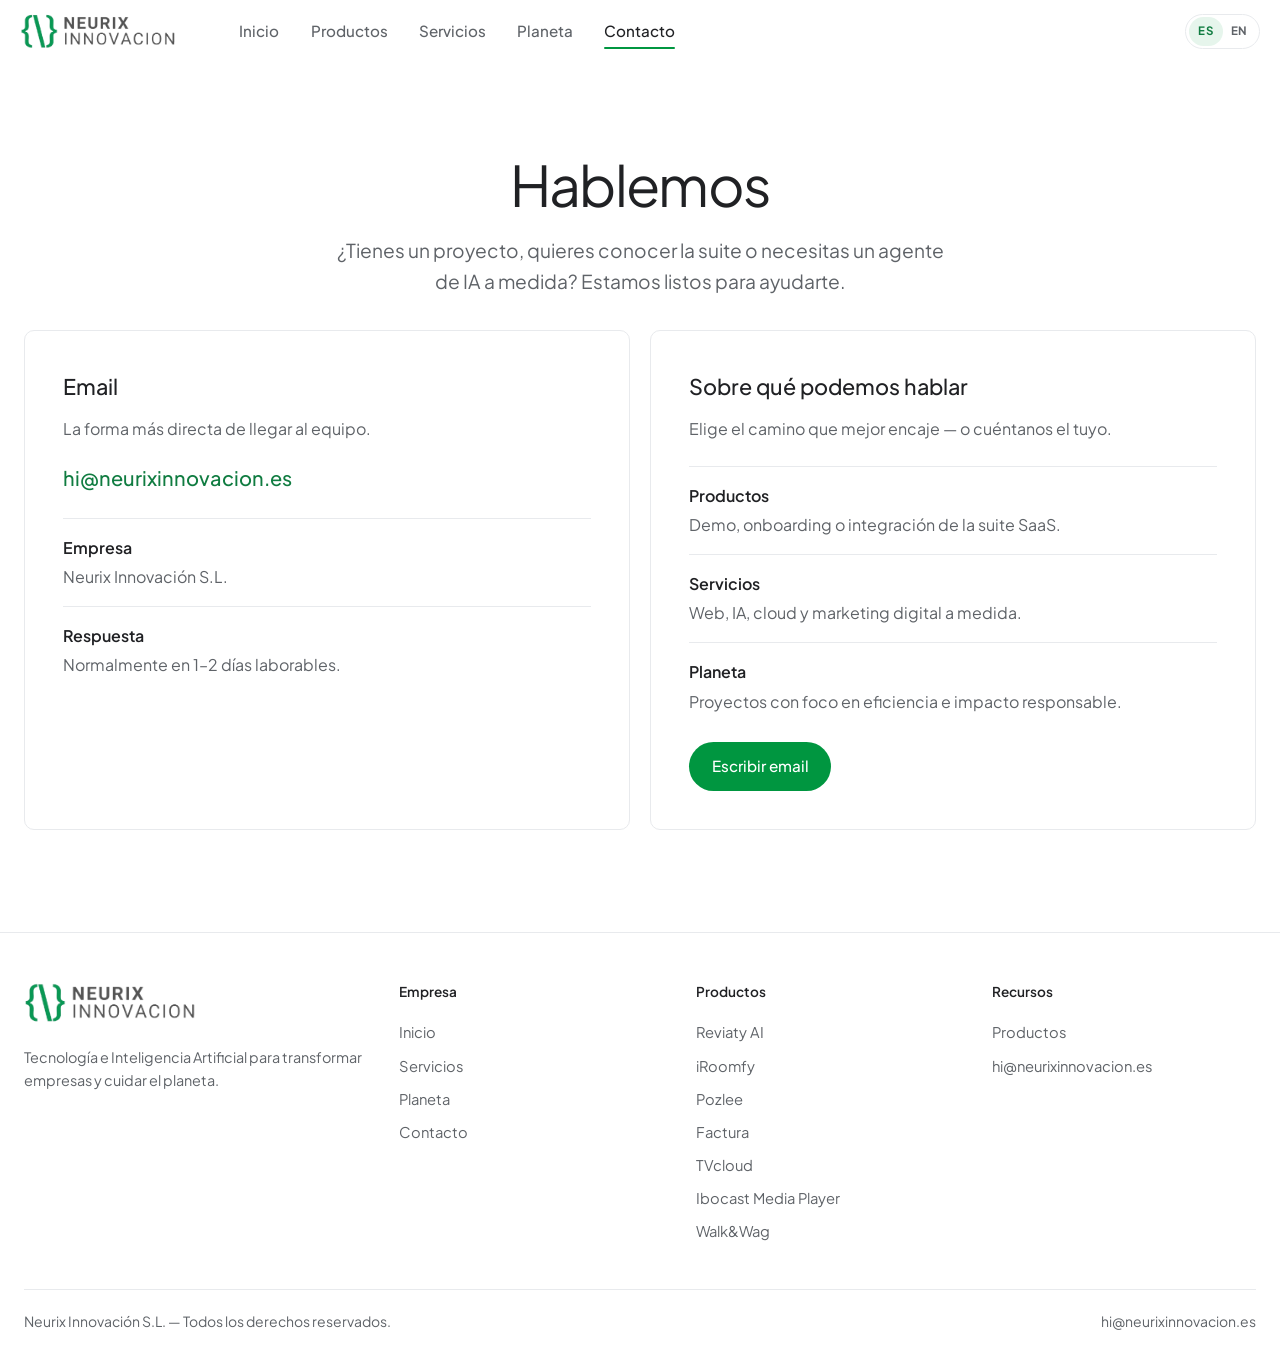
==== commit 35ed6745: "Link product apps externally, rename iRoomfy, and add digital marketing. Point Reviaty, iRoomfy, and" ====
--- a/contacto/index.html
+++ b/contacto/index.html
@@ -51,7 +51,7 @@
             </div>
             <div>
               <strong data-i18n="nav.services">Servicios</strong>
-              <span data-i18n="c.t2">Web, agentes de IA y arquitectura cloud a medida.</span>
+              <span data-i18n="c.t2">Web, IA, cloud y marketing digital a medida.</span>
             </div>
             <div>
               <strong data-i18n="nav.planet">Planeta</strong>
@@ -80,7 +80,7 @@
         "c.topicsTitle": "Sobre qué podemos hablar",
         "c.topicsBody": "Elige el camino que mejor encaje — o cuéntanos el tuyo.",
         "c.t1": "Demo, onboarding o integración de la suite SaaS.",
-        "c.t2": "Web, agentes de IA y arquitectura cloud a medida.",
+        "c.t2": "Web, IA, cloud y marketing digital a medida.",
         "c.t3": "Proyectos con foco en eficiencia e impacto responsable.",
         "c.write": "Escribir email"
       },
@@ -95,7 +95,7 @@
         "c.topicsTitle": "What we can talk about",
         "c.topicsBody": "Pick the path that fits — or tell us yours.",
         "c.t1": "Demo, onboarding or SaaS suite integration.",
-        "c.t2": "Web, AI agents and tailored cloud architecture.",
+        "c.t2": "Web, AI, cloud and tailored digital marketing.",
         "c.t3": "Projects focused on efficiency and responsible impact.",
         "c.write": "Write an email"
       }
--- a/css/styles.css
+++ b/css/styles.css
@@ -1475,7 +1475,7 @@
 
 .svc-solutions {
   display: grid;
-  grid-template-columns: repeat(3, 1fr);
+  grid-template-columns: repeat(2, 1fr);
   gap: 1.25rem;
 }
 
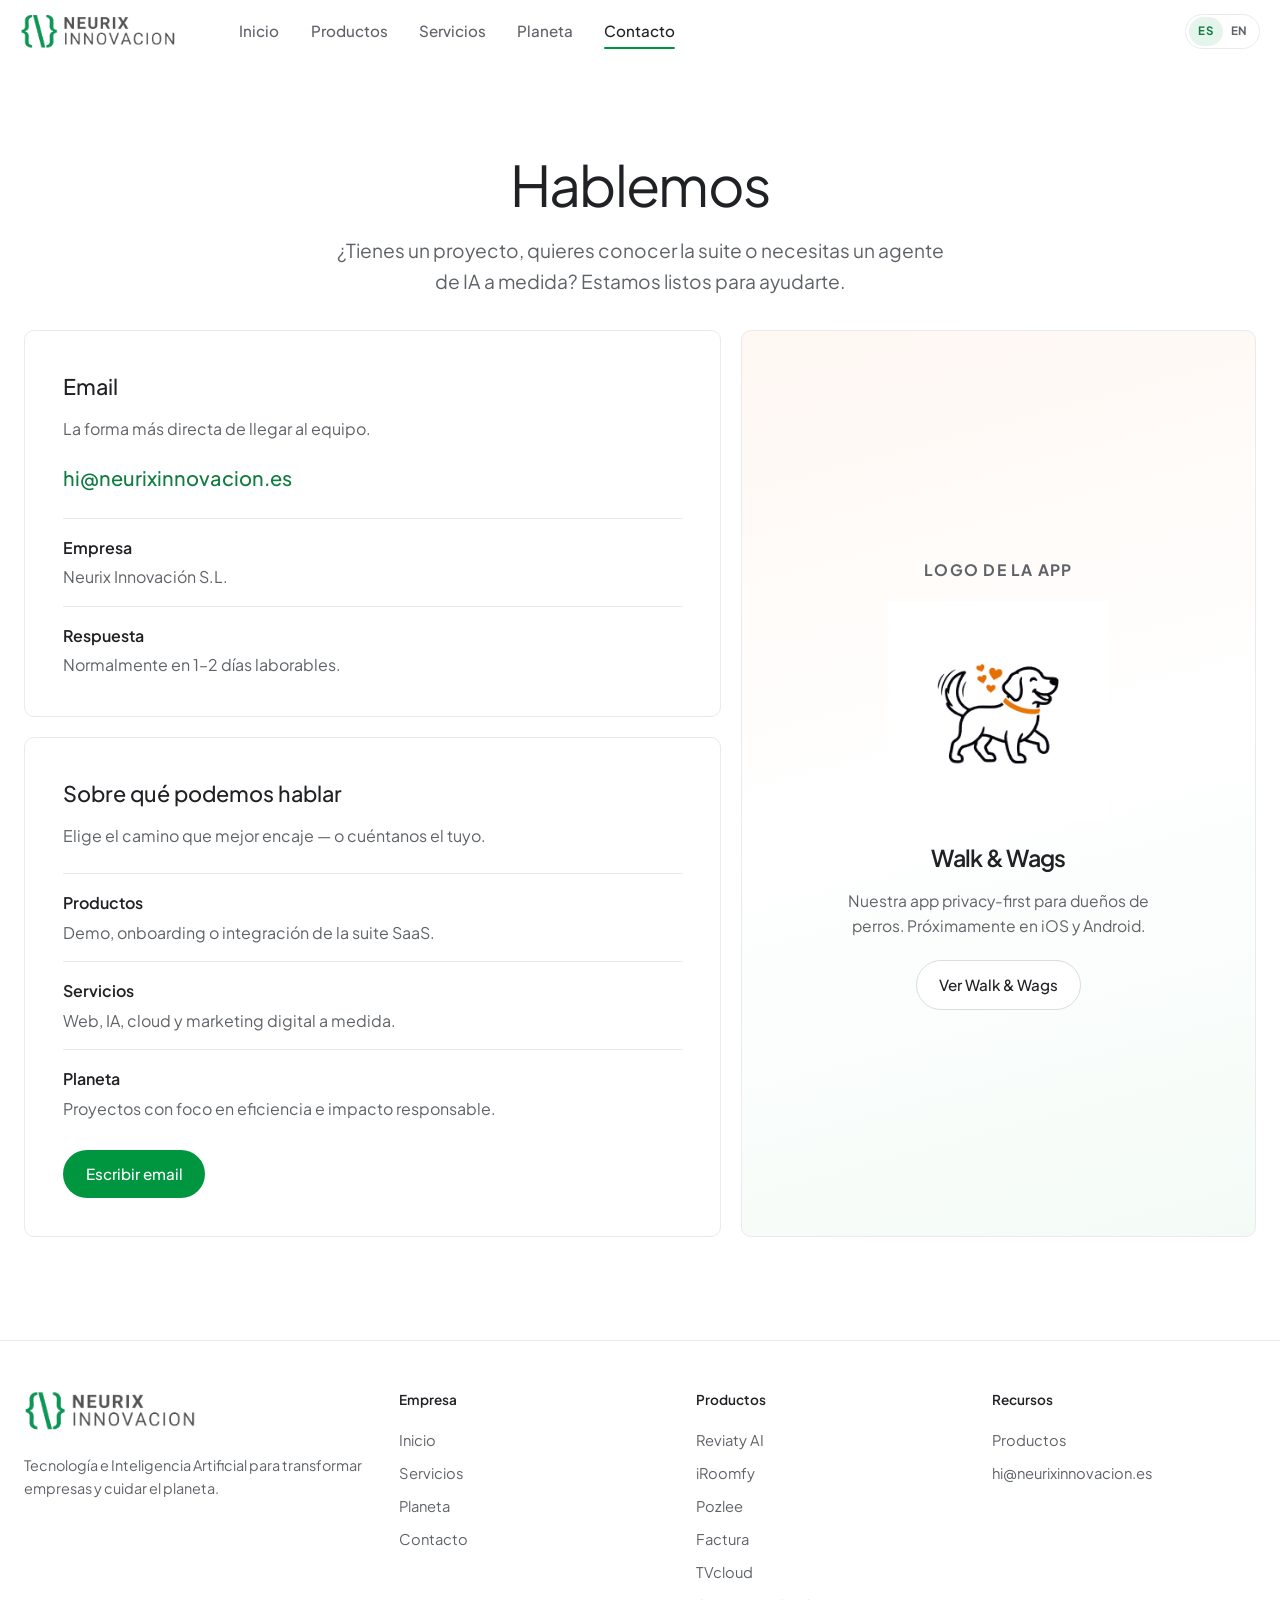
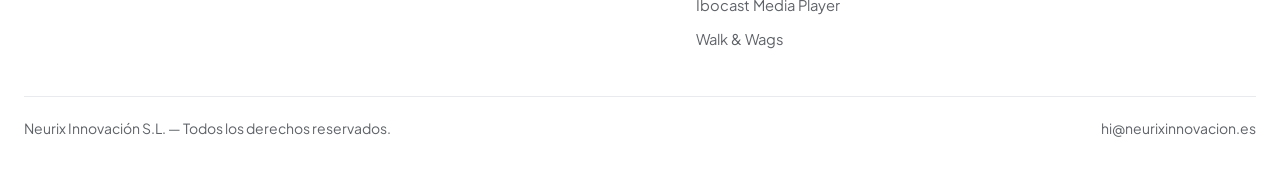
==== commit 2893dd10: "Refresh Walk & Wags branding, product directory, and contact visual. Rename to Walk & Wags with the " ====
--- a/contacto/index.html
+++ b/contacto/index.html
@@ -25,43 +25,55 @@
 
     <section class="section" style="padding-top: 0;">
       <div class="container contact-layout">
-        <article class="contact-card">
-          <h2 data-i18n="c.emailTitle">Email</h2>
-          <p data-i18n="c.emailBody">La forma más directa de llegar al equipo.</p>
-          <a class="contact-email" href="mailto:hi@neurixinnovacion.es">hi@neurixinnovacion.es</a>
-          <div class="contact-meta">
-            <div>
-              <strong data-i18n="c.company">Empresa</strong>
-              <span>Neurix Innovación S.L.</span>
+        <div class="contact-stack">
+          <article class="contact-card">
+            <h2 data-i18n="c.emailTitle">Email</h2>
+            <p data-i18n="c.emailBody">La forma más directa de llegar al equipo.</p>
+            <a class="contact-email" href="mailto:hi@neurixinnovacion.es">hi@neurixinnovacion.es</a>
+            <div class="contact-meta">
+              <div>
+                <strong data-i18n="c.company">Empresa</strong>
+                <span>Neurix Innovación S.L.</span>
+              </div>
+              <div>
+                <strong data-i18n="c.response">Respuesta</strong>
+                <span data-i18n="c.responseBody">Normalmente en 1–2 días laborables.</span>
+              </div>
             </div>
-            <div>
-              <strong data-i18n="c.response">Respuesta</strong>
-              <span data-i18n="c.responseBody">Normalmente en 1–2 días laborables.</span>
+          </article>
+
+          <article class="contact-card">
+            <h2 data-i18n="c.topicsTitle">Sobre qué podemos hablar</h2>
+            <p data-i18n="c.topicsBody">Elige el camino que mejor encaje — o cuéntanos el tuyo.</p>
+            <div class="contact-meta">
+              <div>
+                <strong data-i18n="nav.products">Productos</strong>
+                <span data-i18n="c.t1">Demo, onboarding o integración de la suite SaaS.</span>
+              </div>
+              <div>
+                <strong data-i18n="nav.services">Servicios</strong>
+                <span data-i18n="c.t2">Web, IA, cloud y marketing digital a medida.</span>
+              </div>
+              <div>
+                <strong data-i18n="nav.planet">Planeta</strong>
+                <span data-i18n="c.t3">Proyectos con foco en eficiencia e impacto responsable.</span>
+              </div>
             </div>
+            <div style="margin-top: 1.75rem;">
+              <a class="btn btn-primary" href="mailto:hi@neurixinnovacion.es" data-i18n="c.write">Escribir email</a>
+            </div>
+          </article>
+        </div>
+
+        <aside class="contact-visual" aria-label="Walk & Wags">
+          <p class="contact-visual-eyebrow" data-i18n="c.appEyebrow">App logo</p>
+          <div class="contact-visual-logo">
+            <img src="../images/products/WalknWags.jpeg" alt="Walk &amp; Wags" width="280" height="280">
           </div>
-        </article>
-
-        <article class="contact-card">
-          <h2 data-i18n="c.topicsTitle">Sobre qué podemos hablar</h2>
-          <p data-i18n="c.topicsBody">Elige el camino que mejor encaje — o cuéntanos el tuyo.</p>
-          <div class="contact-meta">
-            <div>
-              <strong data-i18n="nav.products">Productos</strong>
-              <span data-i18n="c.t1">Demo, onboarding o integración de la suite SaaS.</span>
-            </div>
-            <div>
-              <strong data-i18n="nav.services">Servicios</strong>
-              <span data-i18n="c.t2">Web, IA, cloud y marketing digital a medida.</span>
-            </div>
-            <div>
-              <strong data-i18n="nav.planet">Planeta</strong>
-              <span data-i18n="c.t3">Proyectos con foco en eficiencia e impacto responsable.</span>
-            </div>
-          </div>
-          <div style="margin-top: 1.75rem;">
-            <a class="btn btn-primary" href="mailto:hi@neurixinnovacion.es" data-i18n="c.write">Escribir email</a>
-          </div>
-        </article>
+          <h2>Walk &amp; Wags</h2>
+          <p data-i18n="c.appBody">Nuestra app privacy-first para dueños de perros. Próximamente en iOS y Android.</p>
+          <a class="btn btn-outline" href="../productos/walk-wag.html" data-i18n="c.appCta">Ver Walk &amp; Wags</a>
+        </aside>
       </div>
     </section>
   </main>
@@ -82,7 +94,10 @@
         "c.t1": "Demo, onboarding o integración de la suite SaaS.",
         "c.t2": "Web, IA, cloud y marketing digital a medida.",
         "c.t3": "Proyectos con foco en eficiencia e impacto responsable.",
-        "c.write": "Escribir email"
+        "c.write": "Escribir email",
+        "c.appEyebrow": "Logo de la app",
+        "c.appBody": "Nuestra app privacy-first para dueños de perros. Próximamente en iOS y Android.",
+        "c.appCta": "Ver Walk & Wags"
       },
       en: {
         "c.title": "Let’s talk",
@@ -97,7 +112,10 @@
         "c.t1": "Demo, onboarding or SaaS suite integration.",
         "c.t2": "Web, AI, cloud and tailored digital marketing.",
         "c.t3": "Projects focused on efficiency and responsible impact.",
-        "c.write": "Write an email"
+        "c.write": "Write an email",
+        "c.appEyebrow": "App logo",
+        "c.appBody": "Our privacy-first app for dog owners. Coming soon on iOS and Android.",
+        "c.appCta": "View Walk & Wags"
       }
     };
   </script>
--- a/css/styles.css
+++ b/css/styles.css
@@ -841,123 +841,98 @@
 }
 
 .dir-header .display-md {
-  margin-bottom: 1.25rem;
-}
-
-.dir-filter-bar {
-  display: inline-flex;
-  flex-direction: column;
-  align-items: stretch;
-  gap: 0.45rem;
-  width: min(100%, 320px);
+  margin-bottom: 0;
+}
+
+.dir-grid {
+  display: grid;
+  grid-template-columns: repeat(4, 1fr);
+  gap: 1.15rem;
+}
+
+.dir-tile {
+  position: relative;
+  display: flex;
+  flex-direction: row;
+  align-items: center;
+  gap: 0.85rem;
+  min-height: 0;
+  padding: 0.85rem 1rem;
+  border: 1px solid var(--line);
+  border-radius: 14px;
+  background: var(--bg);
+  color: var(--ink);
   text-align: left;
-}
-
-.dir-filter-bar label {
-  font-size: 0.9rem;
-  font-weight: 500;
-  color: var(--muted);
-}
-
-.dir-select-wrap {
-  position: relative;
-}
-
-.dir-select-wrap::after {
-  content: "";
-  position: absolute;
-  right: 1rem;
-  top: 50%;
-  width: 0.45rem;
-  height: 0.45rem;
-  border-right: 2px solid var(--muted);
-  border-bottom: 2px solid var(--muted);
-  transform: translateY(-70%) rotate(45deg);
-  pointer-events: none;
-}
-
-.dir-select {
-  width: 100%;
-  appearance: none;
-  -webkit-appearance: none;
-  min-height: 48px;
-  padding: 0.7rem 2.5rem 0.7rem 1rem;
-  border: 1px solid var(--line-strong);
-  border-radius: 10px;
-  background: var(--bg);
-  font: inherit;
-  font-size: 1rem;
-  font-weight: 500;
-  color: var(--ink);
-  cursor: pointer;
-}
-
-.dir-select:focus-visible {
-  outline: 2px solid var(--green);
-  outline-offset: 2px;
-}
-
-.dir-grid {
-  display: grid;
-  grid-template-columns: repeat(4, 1fr);
-  gap: 0.85rem;
-}
-
-.dir-tile {
-  display: grid;
-  grid-template-columns: 40px minmax(0, 1fr) 20px;
-  align-items: center;
-  gap: 0.7rem;
-  min-height: 64px;
-  padding: 0.65rem 0.85rem;
-  border: 1px solid var(--line);
-  border-radius: 10px;
-  background: var(--bg);
-  color: var(--ink);
   transition:
     border-color 0.2s var(--ease),
     box-shadow 0.2s var(--ease),
-    background 0.2s var(--ease);
+    background 0.2s var(--ease),
+    transform 0.2s var(--ease);
 }
 
 .dir-tile:hover,
 .dir-tile:focus-visible {
   border-color: var(--line-strong);
-  box-shadow: 0 2px 10px rgba(60, 64, 67, 0.08);
+  box-shadow: 0 8px 22px rgba(60, 64, 67, 0.08);
   background: #fafafa;
   outline: none;
+  transform: translateY(-1px);
 }
 
 .dir-tile-icon {
+  flex-shrink: 0;
   width: 40px;
   height: 40px;
   border: 0;
   box-shadow: none;
   background: transparent;
+  border-radius: 0;
+}
+
+.dir-tile-icon.picon--logo {
+  background: transparent;
+  border: 0;
+  padding: 0;
+}
+
+.dir-tile-icon.picon--logo img {
+  width: 100%;
+  height: 100%;
+  object-fit: contain;
 }
 
 .dir-tile-icon.picon--factura,
 .dir-tile-icon.picon--tvcloud,
 .dir-tile-icon.picon--walkwag {
-  background: var(--bg-soft);
-  border: 1px solid var(--line);
+  background: transparent;
+  border: 0;
+  font-size: 0.85rem;
+  font-weight: 700;
 }
 
 .dir-tile-name {
-  font-size: 0.95rem;
-  font-weight: 500;
-  line-height: 1.25;
-  white-space: nowrap;
-  overflow: hidden;
-  text-overflow: ellipsis;
-}
-
-.dir-tile-ext {
-  color: var(--green-deep);
+  flex: 1;
+  min-width: 0;
   font-size: 1rem;
   font-weight: 600;
+  line-height: 1.3;
+  letter-spacing: -0.02em;
+  display: -webkit-box;
+  -webkit-line-clamp: 2;
+  -webkit-box-orient: vertical;
+  overflow: hidden;
+  padding-inline: 0;
+}
+
+.dir-tile-ext {
+  position: static;
+  flex-shrink: 0;
+  margin-left: auto;
+  color: var(--green-deep);
+  font-size: 0.95rem;
+  font-weight: 600;
   line-height: 1;
-  text-align: right;
+  opacity: 0.75;
 }
 
 .spotlight-visual {
@@ -1475,7 +1450,7 @@
 
 .svc-solutions {
   display: grid;
-  grid-template-columns: repeat(2, 1fr);
+  grid-template-columns: repeat(3, 1fr);
   gap: 1.25rem;
 }
 
@@ -2170,7 +2145,13 @@
 
 .contact-layout {
   display: grid;
-  grid-template-columns: 1fr 1fr;
+  grid-template-columns: 1.15fr 0.85fr;
+  gap: 1.25rem;
+  align-items: stretch;
+}
+
+.contact-stack {
+  display: grid;
   gap: 1.25rem;
 }
 
@@ -2179,6 +2160,64 @@
   border: 1px solid var(--line);
   border-radius: var(--radius);
   background: var(--bg);
+}
+
+.contact-visual {
+  display: flex;
+  flex-direction: column;
+  align-items: center;
+  justify-content: center;
+  text-align: center;
+  gap: 0.85rem;
+  padding: clamp(1.75rem, 3vw, 2.75rem) 1.5rem;
+  border: 1px solid var(--line);
+  border-radius: var(--radius);
+  background:
+    linear-gradient(165deg, #fff7f2 0%, #ffffff 48%, #f4fbf7 100%);
+}
+
+.contact-visual-eyebrow {
+  margin: 0;
+  font-size: 0.78rem;
+  font-weight: 700;
+  letter-spacing: 0.08em;
+  text-transform: uppercase;
+  color: #ff6b35;
+}
+
+.contact-visual-logo {
+  width: min(100%, 220px);
+  aspect-ratio: 1;
+  display: grid;
+  place-items: center;
+  margin: 0.35rem 0 0.25rem;
+}
+
+.contact-visual-logo img {
+  width: 100%;
+  height: 100%;
+  object-fit: contain;
+  display: block;
+}
+
+.contact-visual h2 {
+  margin: 0;
+  font-size: 1.45rem;
+  font-weight: 600;
+  letter-spacing: -0.03em;
+  color: var(--ink);
+}
+
+.contact-visual p {
+  margin: 0;
+  max-width: 28ch;
+  color: var(--muted);
+  font-size: 0.98rem;
+  line-height: 1.55;
+}
+
+.contact-visual .btn {
+  margin-top: 0.5rem;
 }
 
 .contact-card h2 {
@@ -2326,10 +2365,6 @@
 
   .dir-grid {
     grid-template-columns: repeat(2, 1fr);
-  }
-
-  .dir-filter-bar {
-    width: min(100%, 280px);
   }
 
   .story-grid,
@@ -2417,14 +2452,25 @@
 
   .dir-grid {
     grid-template-columns: 1fr 1fr;
+    gap: 0.85rem;
   }
 
   .dir-header {
     text-align: left;
   }
 
-  .dir-filter-bar {
-    width: 100%;
+  .dir-tile {
+    min-height: 0;
+    padding: 0.75rem 0.85rem;
+  }
+
+  .dir-tile-icon {
+    width: 36px;
+    height: 36px;
+  }
+
+  .dir-tile-name {
+    font-size: 0.92rem;
   }
 
   .brand-logo {
